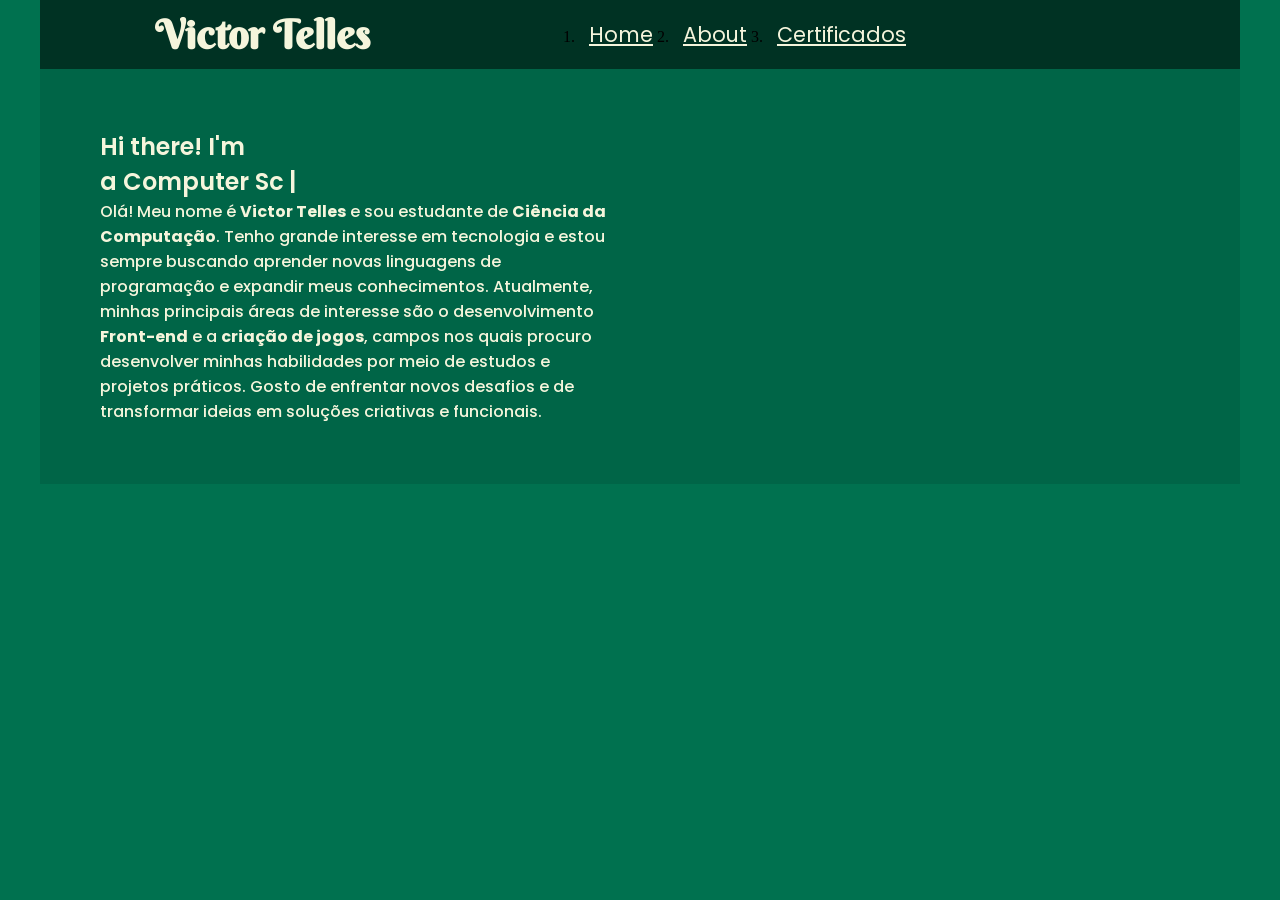
==== index.html @ 8903e53f "Add files via upload" ====
<!DOCTYPE html>
<html lang="pt-br">

<head>
    <meta charset="UTF-8">
    <meta name="viewport" content="width=device-width, initial-scale=1.0">
    <title>Portfolio</title>
    <link rel = "stylesheet" href="style.css">
    

<body>
    <header>
        <h1>Victor <span>Telles</span></h1>
        <nav>
            <ul class="navegacao-primaria" >
               <li><a href="index.html">Home </a></li>
                <li><a href="about.html">About </a></li>
                <li><a href="certificados.html">Certificados </a></li>
                
                
            </ul>
        </nav>
        <i class="fa-solid fa-bars"></i>
    </header>
    <section arial-label="seção curriculo download Victor" class="section-div">
    
        <div>
            <h2>Hi there! I'm</h2>
            <h2 class="digitando"> a Computer Science Student! </h2>
            <p>Olá! Meu nome é <b>Victor Telles</b> e sou estudante de <b>Ciência da Computação</b>. Tenho grande interesse em tecnologia e estou sempre buscando aprender novas linguagens de programação e expandir meus conhecimentos. Atualmente, minhas principais áreas de interesse são o desenvolvimento <b>Front-end</b> e a <b>criação de jogos</b>, campos nos quais procuro desenvolver minhas habilidades por meio de estudos e projetos práticos. Gosto de enfrentar novos desafios e de transformar ideias em soluções criativas e funcionais.</p>
            
        </div>
        <img src="https://i.ibb.co/RGSXZzGj/Whats-App-Image-2026-06-08-at-11-33-11.jpg" alt="">
      </section>

 

    <script src="script.js"></script>
</body>

</html>
---- style.css ----
@import url('https://fonts.googleapis.com/css2?family=Poppins:ital,wght@0,200;0,300;1,400&display=swap');
@import url('https://fonts.cdnfonts.com/css/lucida-handwriting-std');
@import url('https://fonts.googleapis.com/css2?family=Berkshire+Swash&display=swap');
* {
    padding: 0;
    margin: 0;
    box-sizing: border-box;
    list-style: nome;
    text-decoration: nome;


}

body {
    background-color: rgb(0, 113, 79);
    max-width: 1200px;
    margin: 0 auto;
}

header {
    background-color: rgb(0, 50, 35);
    padding: 10px;
    display: flex;
    align-items: center;
    justify-content: space-around;
}
header h1{
    font-family:'Berkshire Swash', cursive ;
    color: beige;
    font-size: 2.5rem;
}

header span{
    font-family:'Berkshire Swash',cursive ;
    color: beige;

}
header .navegacao-primaria {
    display: flex;
    gap: 10px;
    align-items: center;
}

header .navegacao-primaria li a{
    font-family:'Poppins' ;
    padding: 10px; 
    color: beige;
    font-size: 1.3rem;
}

.section-div {
    animation: inicializar .7s forwards;
    background-color: rgb(0, 101, 71);
    display: grid;
    grid-template-columns: 1fr 1fr;
    justify-content: space-around;
    gap: 60px;
    padding: 60px;
}

section.div div{
    margin-top: 120px;
    align-self: start;
    display: grid;
    gap: 30px;
}

.section-div div h2{
   font-family: 'Poppins';
   font-weight: 600;
   color: beige ;
}
.section-div div p{
    font-family: 'Poppins';
    font-weight: 500;
    color: beige;
}
.section-div div a{
    justify-self: start;
    color: beige;
    padding: 15px 40px;
    border-radius: 5px;
    border: 2px solid white;
}

.section-div img{
    max-width: 100%;
}

.digitando::after {
    content: '|';
    margin-left: 5px;
    opacity: 1;
    animation: pisca .9s infinite;
}

@keyframes pisca {
    from {
        opacity: 1;
        
    }
    to{
        opacity: 0;
        
    }
}

@keyframes inicializar {
    from {
        opacity: 0;
        transform:translate3d(0, -60px, 0);
    }
    to{
        opacity: 1;
        transform:  translate3d(0, 0, 0);
    }
}


/* Sessao about*/

main {
    background-color: #004a29;
    color: #f7f7f7;
}
main .sobre{
    margin-top: 60px;
    display: grid;
    grid-template-columns:1fr 1fr 1fr ;
    gap: 30px;
    justify-content: center;
    padding: 40px;
}
.sobre_titulo{
    margin-top: 30px 0;
    grid-column: 1/-1;
    text-align: center;
    color: white;
}

.sobre_titulo h1{
    font-size: 2.5rem;
    color: beige;
    margin-bottom: 15px;
    font-family: 'Berkshire Swash', cursive;
}
.sobre_titulo p{
    color: beige;
    font-size: 1.4rem;
    margin-bottom: 1rem;
    position: relative;
}
.sobre_titulo div{
    display: flex;
    gap: 10px;
    justify-content: center;
}
.sobre_titulo span{
    display: block;
    height: 20px;
    width: 20px;
    border-radius: 50%;
    background-color: beige;
}
.sobre img{
    animation: ladoSecao .5s ease-in-out forwards;
    cursor: pointer;
    grid-row: 2;
    max-width: 100%;
    border-radius: 4px;
    filter: blur(0);
   
}
.sobre img :hover{
    transition: .5s ease-in0;
    filter:blur(1px);
}
.sobre_conteudo{
    animation: sobeSecao .6s ease-in-out forwards;
    display: grid;
    grid-column: 2/-1;
    color: rgb(218, 218, 184);
    grid-template-columns: 1fr 1fr;
}
.sobre_texto{
    animation: ladoSecao .5s ease-in-out forwards;
    display: grid;
    grid-column: 1/-1;
    grid-template-columns: 1fr 1fr;
}

.sobre_texto h1{
    animation: ladoSecao .5s ease-in-out forwards;
    font-family: 'poppins';
    font-size: 2.3rem;
    color: rgb(255, 255, 255);
    grid-column: 1/-1;
}

.sobre_texto h1::after{
    background-color: beige;
    height: 6px;
    width: 60px;
    margin: 20px 0p;
    content: '';
    display: block;
    border-radius: 5px;
}

.sobre_texto p{
    font-family: 'poppins';
    font-size: 1.3rem;
    grid-row: 2;
    grid-column: 1/-1;
}
.sobre_info {
    margin-top: 30px;
    display: grid;
    grid-template-columns: 1fr 1fr;
    grid-column: 1/-1;
    gap: 15px;
    align-items: center;
}
.sobre_info i {
    color: #dc3545;
    display: inline-block;
    padding-right: 15px;
    font-size: 1.5rem;
}

.sobre_info p {
    font-size: .9rem;
}

@keyframes sobeSecao {
    from {
        transition: .5s;
        transform: translate3d(60px, 0, 0);
    }

    to {
        transform: translate3d(0, 0, 0);
    }
}

@keyframes ladoSecao {
    from {
        transition: .5s;
        transform: translate3d(-60px, 0, 0);
    }

    to {
        transform: translate3d(0, 0, 0);
    }
}


/*Responsivo*/

@media(max-width: 992px){
    .sobre img{
        grid-column: 1/-1;
        justify-self: center;
    }


    .sobre_conteudo{
        grid-column: 1/-1;
    }
}

/*certificados*/

main {
    background-color: #004a29;
    color: #f7f7f7;
}
main .cert{
    margin-top: 60px;
    display: grid;
    grid-template-columns:1fr 1fr 1fr ;
    gap: 30px;
    justify-content: center;
    padding: 40px;
}
.cert_titulo{
    margin-top: 30px 0;
    grid-column: 1/-1;
    text-align: center;
    color: white;
}

.cert_titulo h1{
    font-size: 2.5rem;
    color: beige;
    margin-bottom: 15px;
    font-family: 'Berkshire Swash', cursive;
}
.cert_titulo p{
    color: beige;
    font-size: 1.4rem;
    margin-bottom: 1rem;
    position: relative;
}
.cert_titulo div{
    display: flex;
    gap: 10px;
    justify-content: center;
}
.cert_titulo span{
    display: block;
    height: 20px;
    width: 20px;
    border-radius: 50%;
    background-color: beige;
}

.container {
    display: grid;
    grid-template-columns: 1fr 1fr 1fr;
    gap: 30px;
    grid-column: 1 / -1;
    margin-top: 20px;
}

.container div {
    display: flex;
    flex-direction: column;
    align-items: center;
    gap: 10px;
}

.container img {
    width: 100%;
    height: auto;
    border-radius: 8px;
    cursor: pointer;
}
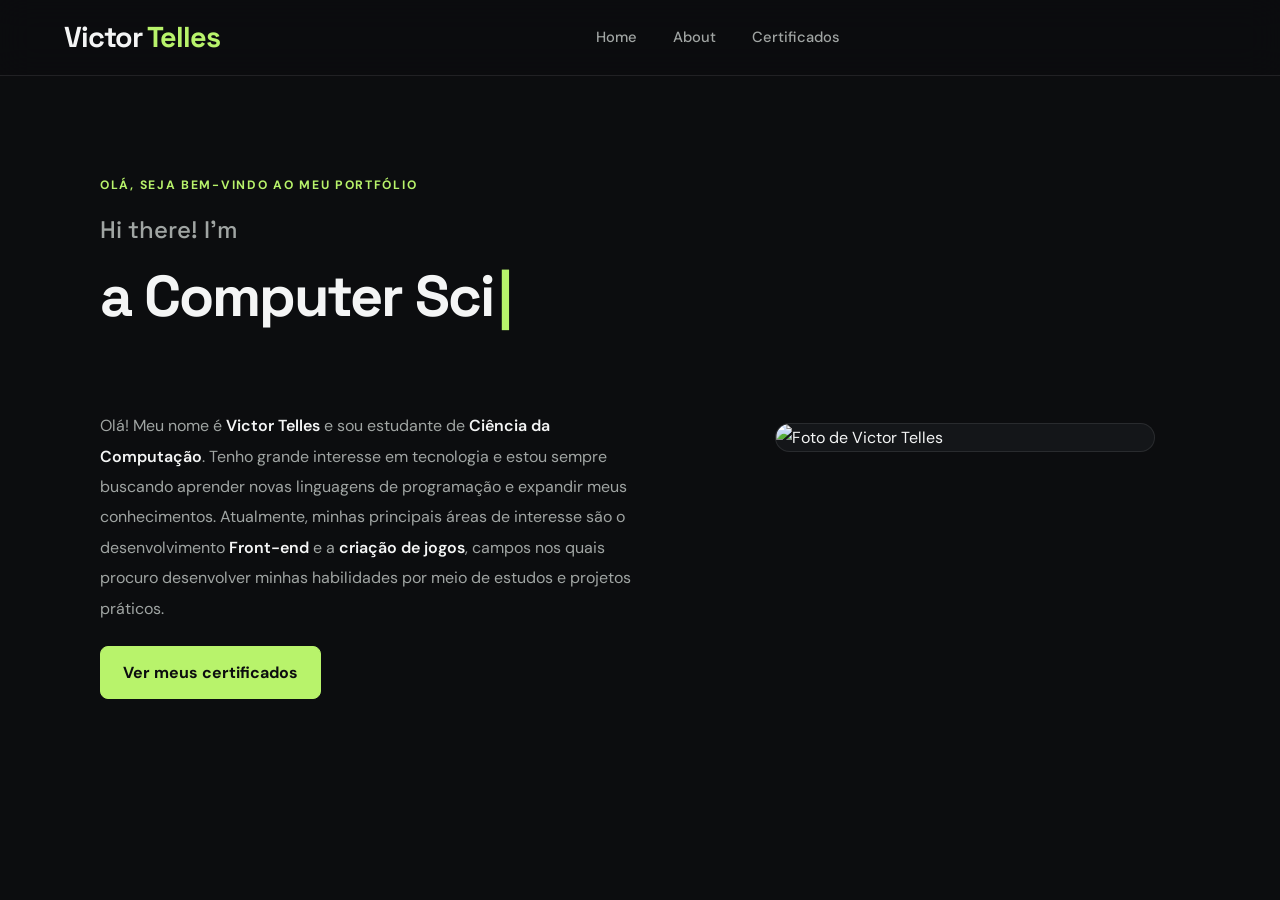
==== commit 20d78890: "refactor: improve portfolio structure and visual foundation" ====
--- a/index.html
+++ b/index.html
@@ -4,7 +4,7 @@
 <head>
     <meta charset="UTF-8">
     <meta name="viewport" content="width=device-width, initial-scale=1.0">
-    <title>Portfolio</title>
+    <title>Victor Telles | Portfólio</title>    
     <link rel = "stylesheet" href="style.css">
     
 
@@ -22,15 +22,31 @@
         </nav>
         <i class="fa-solid fa-bars"></i>
     </header>
-    <section arial-label="seção curriculo download Victor" class="section-div">
-    
-        <div>
-            <h2>Hi there! I'm</h2>
-            <h2 class="digitando"> a Computer Science Student! </h2>
-            <p>Olá! Meu nome é <b>Victor Telles</b> e sou estudante de <b>Ciência da Computação</b>. Tenho grande interesse em tecnologia e estou sempre buscando aprender novas linguagens de programação e expandir meus conhecimentos. Atualmente, minhas principais áreas de interesse são o desenvolvimento <b>Front-end</b> e a <b>criação de jogos</b>, campos nos quais procuro desenvolver minhas habilidades por meio de estudos e projetos práticos. Gosto de enfrentar novos desafios e de transformar ideias em soluções criativas e funcionais.</p>
-            
-        </div>
-        <img src="https://i.ibb.co/RGSXZzGj/Whats-App-Image-2026-06-08-at-11-33-11.jpg" alt="">
+    <section aria-label="Apresentação" class="section-div">    
+        
+<div class="hero-conteudo">
+    <p class="hero-etiqueta">OLÁ, SEJA BEM-VINDO AO MEU PORTFÓLIO</p>
+
+    <h2>Hi there! I'm</h2>
+    <h2 class="digitando">a Computer Science Student!</h2>
+
+    <p class="hero-descricao">
+        Olá! Meu nome é <strong>Victor Telles</strong> e sou estudante de
+        <strong>Ciência da Computação</strong>. Tenho grande interesse em
+        tecnologia e estou sempre buscando aprender novas linguagens de
+        programação e expandir meus conhecimentos. Atualmente, minhas
+        principais áreas de interesse são o desenvolvimento
+        <strong>Front-end</strong> e a <strong>criação de jogos</strong>,
+        campos nos quais procuro desenvolver minhas habilidades por meio
+        de estudos e projetos práticos.
+    </p>
+
+    <a class="hero-botao" href="certificados.html">
+        Ver meus certificados
+    </a>
+</div>
+
+        <img src="https://i.ibb.co/RGSXZzGj/Whats-App-Image-2026-06-08-at-11-33-11.jpg" alt="Foto de Victor Telles">
       </section>
 
  
--- a/style.css
+++ b/style.css
@@ -1,333 +1,364 @@
-@import url('https://fonts.googleapis.com/css2?family=Poppins:ital,wght@0,200;0,300;1,400&display=swap');
-@import url('https://fonts.cdnfonts.com/css/lucida-handwriting-std');
-@import url('https://fonts.googleapis.com/css2?family=Berkshire+Swash&display=swap');
+
+@import url('https://fonts.googleapis.com/css2?family=DM+Sans:wght@400;500;600;700&family=Space+Grotesk:wght@400;500;600;700&display=swap');
+
+/* ==========================
+   1. Base e identidade visual
+========================== */
+
+:root {
+    --bg: #0c0d0f;
+    --surface: #141619;
+    --surface-hover: #1b1e22;
+    --text: #f4f5f5;
+    --muted: #a0a5a3;
+    --accent: #b8f36b;
+    --border: rgba(255, 255, 255, 0.09);
+    --radius: 16px;
+    --content-width: 1160px;
+}
+
 * {
+    margin: 0;
     padding: 0;
-    margin: 0;
     box-sizing: border-box;
-    list-style: nome;
-    text-decoration: nome;
-
-
+    list-style: none;
+    text-decoration: none;
+}
+
+html {
+    scroll-behavior: smooth;
+    scroll-padding-top: 90px;
 }
 
 body {
-    background-color: rgb(0, 113, 79);
-    max-width: 1200px;
-    margin: 0 auto;
-}
+    width: 100%;
+    min-height: 100vh;
+    background: var(--bg);
+    color: var(--text);
+    font-family: 'DM Sans', sans-serif;
+    line-height: 1.7;
+    overflow-x: hidden;
+}
+
+img {
+    display: block;
+    max-width: 100%;
+}
+
+a {
+    color: inherit;
+    transition: color 0.25s ease, background 0.25s ease;
+}
+
+h1,
+h2,
+h3 {
+    font-family: 'Space Grotesk', sans-serif;
+    line-height: 1.2;
+    letter-spacing: -0.035em;
+}
+
+p {
+    color: var(--muted);
+}
+
+::selection {
+    background: var(--accent);
+    color: var(--bg);
+}
+
+:focus-visible {
+    outline: 2px solid var(--accent);
+    outline-offset: 4px;
+}
+
+/* ==========================
+   2. Cabeçalho e navegação
+========================== */
 
 header {
-    background-color: rgb(0, 50, 35);
-    padding: 10px;
+    position: sticky;
+    top: 0;
+    z-index: 100;
+    width: 100%;
+    min-height: 76px;
+    padding: 16px max(5%, calc((100% - var(--content-width)) / 2));
     display: flex;
     align-items: center;
-    justify-content: space-around;
-}
-header h1{
-    font-family:'Berkshire Swash', cursive ;
-    color: beige;
-    font-size: 2.5rem;
-}
-
-header span{
-    font-family:'Berkshire Swash',cursive ;
-    color: beige;
-
-}
+    justify-content: space-between;
+    gap: 28px;
+    background: rgba(12, 13, 15, 0.92);
+    border-bottom: 1px solid var(--border);
+    backdrop-filter: blur(16px);
+}
+
+header h1 {
+    color: var(--text);
+    font-size: 1.8rem;
+    font-weight: 700;
+    white-space: nowrap;
+}
+
+header span {
+    color: var(--accent);
+}
+
 header .navegacao-primaria {
     display: flex;
-    gap: 10px;
     align-items: center;
-}
-
-header .navegacao-primaria li a{
-    font-family:'Poppins' ;
-    padding: 10px; 
-    color: beige;
-    font-size: 1.3rem;
-}
+    justify-content: center;
+    gap: 8px;
+}
+
+header .navegacao-primaria li a {
+    display: inline-block;
+    padding: 9px 14px;
+    color: var(--muted);
+    font-size: 0.92rem;
+    font-weight: 500;
+    border-radius: 8px;
+}
+
+header .navegacao-primaria li a:hover {
+    color: var(--accent);
+    background: rgba(184, 243, 107, 0.07);
+}
+
+/* ==========================
+   3. Apresentação inicial
+========================== */
 
 .section-div {
-    animation: inicializar .7s forwards;
-    background-color: rgb(0, 101, 71);
+    width: min(100%, var(--content-width));
+    min-height: 520px;
+    margin: 0 auto;
+    padding: 100px 40px;
     display: grid;
-    grid-template-columns: 1fr 1fr;
-    justify-content: space-around;
-    gap: 60px;
-    padding: 60px;
-}
-
-section.div div{
-    margin-top: 120px;
-    align-self: start;
+    grid-template-columns: 1.15fr 0.85fr;
+    align-items: center;
+    gap: 70px;
+    animation: inicializar 0.7s ease both;
+}
+
+.section-div > div {
     display: grid;
-    gap: 30px;
-}
-
-.section-div div h2{
-   font-family: 'Poppins';
-   font-weight: 600;
-   color: beige ;
-}
-.section-div div p{
-    font-family: 'Poppins';
-    font-weight: 500;
-    color: beige;
-}
-.section-div div a{
-    justify-self: start;
-    color: beige;
-    padding: 15px 40px;
-    border-radius: 5px;
-    border: 2px solid white;
-}
-
-.section-div img{
-    max-width: 100%;
+    align-content: center;
+    justify-items: start;
+    gap: 24px;
+}
+
+.section-div div h2 {
+    max-width: 650px;
+    color: var(--text);
+    font-size: clamp(2.4rem, 5vw, 4.4rem);
+    font-weight: 700;
+    line-height: 1.08;
+}
+
+.section-div div p {
+    max-width: 520px;
+    color: var(--muted);
+    font-size: 1.05rem;
+    line-height: 1.9;
+}
+
+.section-div div a {
+    display: inline-flex;
+    align-items: center;
+    justify-content: center;
+    padding: 13px 24px;
+    color: var(--bg);
+    background: var(--accent);
+    border: 1px solid var(--accent);
+    border-radius: 8px;
+    font-weight: 700;
+}
+
+.section-div div a:hover {
+    background: transparent;
+    color: var(--accent);
+}
+
+.section-div img {
+    width: 100%;
+    max-width: 380px;
+    max-height: 420px;
+    justify-self: center;
+    object-fit: cover;
+    object-position: center;
+    border-radius: var(--radius);
+    border: 1px solid var(--border);
+    background: var(--surface);
 }
 
 .digitando::after {
     content: '|';
     margin-left: 5px;
-    opacity: 1;
-    animation: pisca .9s infinite;
-}
-
-@keyframes pisca {
-    from {
-        opacity: 1;
-        
-    }
-    to{
-        opacity: 0;
-        
-    }
-}
-
-@keyframes inicializar {
-    from {
-        opacity: 0;
-        transform:translate3d(0, -60px, 0);
-    }
-    to{
-        opacity: 1;
-        transform:  translate3d(0, 0, 0);
-    }
-}
-
-
-/* Sessao about*/
+    color: var(--accent);
+    animation: pisca 0.9s infinite;
+}
+
+/* ==========================
+   4. Seções gerais
+========================== */
 
 main {
-    background-color: #004a29;
-    color: #f7f7f7;
-}
-main .sobre{
-    margin-top: 60px;
+    width: 100%;
+    background: var(--bg);
+    color: var(--text);
+}
+
+main .sobre,
+main .cert {
+    width: min(100%, var(--content-width));
+    margin: 0 auto;
+    padding: 90px 40px;
     display: grid;
-    grid-template-columns:1fr 1fr 1fr ;
-    gap: 30px;
+    grid-template-columns: repeat(3, minmax(0, 1fr));
+    align-items: start;
+    gap: 32px;
+}
+
+.sobre_titulo,
+.cert_titulo {
+    grid-column: 1 / -1;
+    margin-bottom: 12px;
+    text-align: center;
+}
+
+.sobre_titulo h1,
+.cert_titulo h1 {
+    margin-bottom: 14px;
+    color: var(--text);
+    font-size: clamp(2rem, 4vw, 3rem);
+    font-weight: 700;
+}
+
+.sobre_titulo p,
+.cert_titulo p {
+    margin-bottom: 20px;
+    color: var(--muted);
+    font-size: 1rem;
+}
+
+.sobre_titulo div,
+.cert_titulo div {
+    display: flex;
     justify-content: center;
-    padding: 40px;
-}
-.sobre_titulo{
-    margin-top: 30px 0;
-    grid-column: 1/-1;
-    text-align: center;
-    color: white;
-}
-
-.sobre_titulo h1{
-    font-size: 2.5rem;
-    color: beige;
-    margin-bottom: 15px;
-    font-family: 'Berkshire Swash', cursive;
-}
-.sobre_titulo p{
-    color: beige;
-    font-size: 1.4rem;
-    margin-bottom: 1rem;
-    position: relative;
-}
-.sobre_titulo div{
-    display: flex;
-    gap: 10px;
-    justify-content: center;
-}
-.sobre_titulo span{
+    gap: 8px;
+}
+
+.sobre_titulo span,
+.cert_titulo span {
     display: block;
-    height: 20px;
-    width: 20px;
-    border-radius: 50%;
-    background-color: beige;
-}
-.sobre img{
-    animation: ladoSecao .5s ease-in-out forwards;
-    cursor: pointer;
+    width: 28px;
+    height: 4px;
+    border-radius: 4px;
+    background: var(--accent);
+}
+
+/* ==========================
+   5. Sobre mim
+========================== */
+
+.sobre img {
+    grid-column: 1;
     grid-row: 2;
-    max-width: 100%;
-    border-radius: 4px;
-    filter: blur(0);
-   
-}
-.sobre img :hover{
-    transition: .5s ease-in0;
-    filter:blur(1px);
-}
-.sobre_conteudo{
-    animation: sobeSecao .6s ease-in-out forwards;
+    width: 100%;
+    max-height: 440px;
+    object-fit: cover;
+    border: 1px solid var(--border);
+    border-radius: var(--radius);
+    transition: transform 0.3s ease, border-color 0.3s ease;
+}
+
+.sobre img:hover {
+    transform: translateY(-4px);
+    border-color: rgba(184, 243, 107, 0.5);
+}
+
+.sobre_texto {
+    grid-column: 2 / -1;
     display: grid;
-    grid-column: 2/-1;
-    color: rgb(218, 218, 184);
-    grid-template-columns: 1fr 1fr;
-}
-.sobre_texto{
-    animation: ladoSecao .5s ease-in-out forwards;
-    display: grid;
-    grid-column: 1/-1;
-    grid-template-columns: 1fr 1fr;
-}
-
-.sobre_texto h1{
-    animation: ladoSecao .5s ease-in-out forwards;
-    font-family: 'poppins';
-    font-size: 2.3rem;
-    color: rgb(255, 255, 255);
-    grid-column: 1/-1;
-}
-
-.sobre_texto h1::after{
-    background-color: beige;
-    height: 6px;
-    width: 60px;
-    margin: 20px 0p;
+    grid-template-columns: 1fr;
+    align-content: start;
+    gap: 18px;
+    min-width: 0;
+    color: var(--text);
+}
+
+.sobre_texto h2 {
+    grid-column: 1 / -1;
+    color: var(--text);
+    font-size: clamp(1.7rem, 3vw, 2.4rem);
+}
+
+.sobre_texto h2::after {
     content: '';
     display: block;
-    border-radius: 5px;
-}
-
-.sobre_texto p{
-    font-family: 'poppins';
-    font-size: 1.3rem;
-    grid-row: 2;
-    grid-column: 1/-1;
-}
+    width: 54px;
+    height: 4px;
+    margin-top: 16px;
+    border-radius: 4px;
+    background: var(--accent);
+}
+
+.sobre_texto p {
+    grid-column: 1 / -1;
+    color: var(--muted);
+    font-size: 1rem;
+    line-height: 1.9;
+}
+
 .sobre_info {
-    margin-top: 30px;
     display: grid;
-    grid-template-columns: 1fr 1fr;
-    grid-column: 1/-1;
-    gap: 15px;
-    align-items: center;
-}
+    grid-template-columns: repeat(2, minmax(0, 1fr));
+    align-items: start;
+    gap: 18px;
+    margin-top: 8px;
+}
+
+.sobre_info p {
+    overflow-wrap: anywhere;
+    color: var(--muted);
+    font-size: 0.9rem;
+}
+
 .sobre_info i {
-    color: #dc3545;
-    display: inline-block;
-    padding-right: 15px;
-    font-size: 1.5rem;
-}
-
-.sobre_info p {
-    font-size: .9rem;
-}
-
-@keyframes sobeSecao {
-    from {
-        transition: .5s;
-        transform: translate3d(60px, 0, 0);
-    }
-
-    to {
-        transform: translate3d(0, 0, 0);
-    }
-}
-
-@keyframes ladoSecao {
-    from {
-        transition: .5s;
-        transform: translate3d(-60px, 0, 0);
-    }
-
-    to {
-        transform: translate3d(0, 0, 0);
-    }
-}
-
-
-/*Responsivo*/
-
-@media(max-width: 992px){
-    .sobre img{
-        grid-column: 1/-1;
-        justify-self: center;
-    }
-
-
-    .sobre_conteudo{
-        grid-column: 1/-1;
-    }
-}
-
-/*certificados*/
-
-main {
-    background-color: #004a29;
-    color: #f7f7f7;
-}
-main .cert{
-    margin-top: 60px;
+    margin-right: 8px;
+    color: var(--accent);
+    font-size: 1.05rem;
+}
+
+/* ==========================
+   6. Certificados
+========================== */
+
+.container {
+    grid-column: 1 / -1;
     display: grid;
-    grid-template-columns:1fr 1fr 1fr ;
-    gap: 30px;
-    justify-content: center;
-    padding: 40px;
-}
-.cert_titulo{
-    margin-top: 30px 0;
-    grid-column: 1/-1;
-    text-align: center;
-    color: white;
-}
-
-.cert_titulo h1{
-    font-size: 2.5rem;
-    color: beige;
-    margin-bottom: 15px;
-    font-family: 'Berkshire Swash', cursive;
-}
-.cert_titulo p{
-    color: beige;
-    font-size: 1.4rem;
-    margin-bottom: 1rem;
-    position: relative;
-}
-.cert_titulo div{
-    display: flex;
-    gap: 10px;
-    justify-content: center;
-}
-.cert_titulo span{
-    display: block;
-    height: 20px;
-    width: 20px;
-    border-radius: 50%;
-    background-color: beige;
-}
-
-.container {
-    display: grid;
-    grid-template-columns: 1fr 1fr 1fr;
-    gap: 30px;
-    grid-column: 1 / -1;
-    margin-top: 20px;
+    grid-template-columns: repeat(3, minmax(0, 1fr));
+    gap: 24px;
+    margin-top: 12px;
 }
 
 .container div {
+    min-width: 0;
+    padding: 12px;
     display: flex;
     flex-direction: column;
     align-items: center;
-    gap: 10px;
+    gap: 14px;
+    background: var(--surface);
+    border: 1px solid var(--border);
+    border-radius: var(--radius);
+    transition: transform 0.25s ease, border-color 0.25s ease;
+}
+
+.container div:hover {
+    transform: translateY(-5px);
+    background: var(--surface-hover);
+    border-color: rgba(184, 243, 107, 0.4);
 }
 
 .container img {
@@ -335,4 +366,257 @@
     height: auto;
     border-radius: 8px;
     cursor: pointer;
-}+}
+
+/* ==========================
+   7. Animações
+========================== */
+
+@keyframes pisca {
+    0%, 100% { opacity: 1; }
+    50% { opacity: 0; }
+}
+
+@keyframes inicializar {
+    from {
+        opacity: 0;
+        transform: translateY(20px);
+    }
+    to {
+        opacity: 1;
+        transform: translateY(0);
+    }
+}
+
+/* ==========================
+   8. Responsividade
+========================== */
+
+@media (max-width: 900px) {
+    header {
+        gap: 14px;
+        padding: 16px 5%;
+    }
+
+    header .navegacao-primaria {
+        gap: 2px;
+        flex-wrap: wrap;
+    }
+
+    header .navegacao-primaria li a {
+        padding: 8px;
+        font-size: 0.85rem;
+    }
+
+    .section-div {
+        padding: 75px 5%;
+        grid-template-columns: 1fr 0.8fr;
+        gap: 32px;
+    }
+
+    main .sobre,
+    main .cert {
+        padding: 70px 5%;
+    }
+
+    main .sobre {
+        grid-template-columns: 1fr 1.3fr;
+    }
+
+    .sobre img {
+        grid-column: 1;
+    }
+
+    .sobre_conteudo {
+        grid-column: 2;
+    }
+
+    .container {
+        grid-template-columns: repeat(2, minmax(0, 1fr));
+    }
+}
+
+@media (max-width: 600px) {
+    header {
+        position: relative;
+        flex-direction: column;
+        gap: 12px;
+        padding: 18px 16px;
+    }
+
+    header h1 {
+        font-size: 1.6rem;
+    }
+
+    header .navegacao-primaria {
+        width: 100%;
+        justify-content: center;
+        flex-wrap: wrap;
+    }
+
+    header .navegacao-primaria li a {
+        padding: 7px 9px;
+        font-size: 0.82rem;
+    }
+
+    .section-div {
+        min-height: auto;
+        padding: 64px 22px;
+        grid-template-columns: 1fr;
+        gap: 36px;
+        text-align: left;
+    }
+
+    .section-div div h2 {
+        font-size: clamp(2.3rem, 10vw, 3.4rem);
+    }
+
+    .section-div div p {
+        font-size: 0.98rem;
+    }
+
+    .section-div img {
+        width: 100%;
+        max-width: 300px;
+        max-height: 340px;
+    }
+
+    main .sobre,
+    main .cert {
+        padding: 64px 22px;
+        grid-template-columns: 1fr;
+        gap: 24px;
+    }
+
+    .sobre_titulo,
+    .cert_titulo {
+        margin-bottom: 8px;
+    }
+
+    .sobre img {
+        grid-column: 1;
+        grid-row: auto;
+        width: 100%;
+        max-width: 340px;
+        justify-self: center;
+    }
+
+    .sobre_conteudo {
+        grid-column: 1;
+    }
+
+    .sobre_info {
+        grid-template-columns: 1fr;
+        gap: 12px;
+    }
+
+    .container {
+        grid-column: 1;
+        grid-template-columns: 1fr;
+        gap: 18px;
+    }
+
+    .container div {
+        padding: 12px;
+    }
+}
+
+/* Respeita quem prefere menos movimento */
+@media (prefers-reduced-motion: reduce) {
+    *,
+    *::before,
+    *::after {
+        scroll-behavior: auto !important;
+        animation-duration: 0.01ms !important;
+        animation-iteration-count: 1 !important;
+        transition-duration: 0.01ms !important;
+    }
+}
+
+/* ==========================
+   Apresentação inicial — refinamento visual
+========================== */
+
+.section-div .hero-conteudo {
+    display: flex;
+    flex-direction: column;
+    align-items: flex-start;
+    gap: 22px;
+    min-width: 0;
+}
+
+.section-div .hero-etiqueta {
+    color: var(--accent);
+    font-size: 0.76rem;
+    font-weight: 700;
+    letter-spacing: 0.14em;
+    line-height: 1.6;
+}
+
+.section-div .hero-conteudo h2 {
+    margin: 0;
+}
+
+.section-div .hero-conteudo h2:first-of-type {
+    color: var(--muted);
+    font-size: clamp(1.2rem, 2vw, 1.5rem);
+    font-weight: 500;
+    letter-spacing: 0;
+}
+
+.section-div .hero-conteudo h2.digitando {
+    min-height: 2.15em;
+    color: var(--text);
+    font-size: clamp(2.3rem, 4.5vw, 4rem);
+    overflow-wrap: anywhere;
+}
+
+.section-div .hero-descricao {
+    max-width: 540px;
+    color: var(--muted);
+    font-size: 1rem;
+    line-height: 1.9;
+}
+
+.section-div .hero-descricao strong {
+    color: var(--text);
+    font-weight: 600;
+}
+
+.section-div .hero-botao {
+    display: inline-flex;
+    align-items: center;
+    justify-content: center;
+    min-height: 48px;
+    padding: 12px 22px;
+    border: 1px solid var(--accent);
+    border-radius: 8px;
+    background: var(--accent);
+    color: var(--bg);
+    font-weight: 700;
+    transition:
+        background 0.25s ease,
+        color 0.25s ease,
+        transform 0.25s ease;
+}
+
+.section-div .hero-botao:hover {
+    background: transparent;
+    color: var(--accent);
+    transform: translateY(-2px);
+}
+
+@media (max-width: 600px) {
+    .section-div .hero-conteudo {
+        gap: 18px;
+    }
+
+    .section-div .hero-conteudo h2.digitando {
+        font-size: clamp(2rem, 9vw, 3rem);
+    }
+
+    .section-div .hero-etiqueta {
+        font-size: 0.68rem;
+    }
+}
+
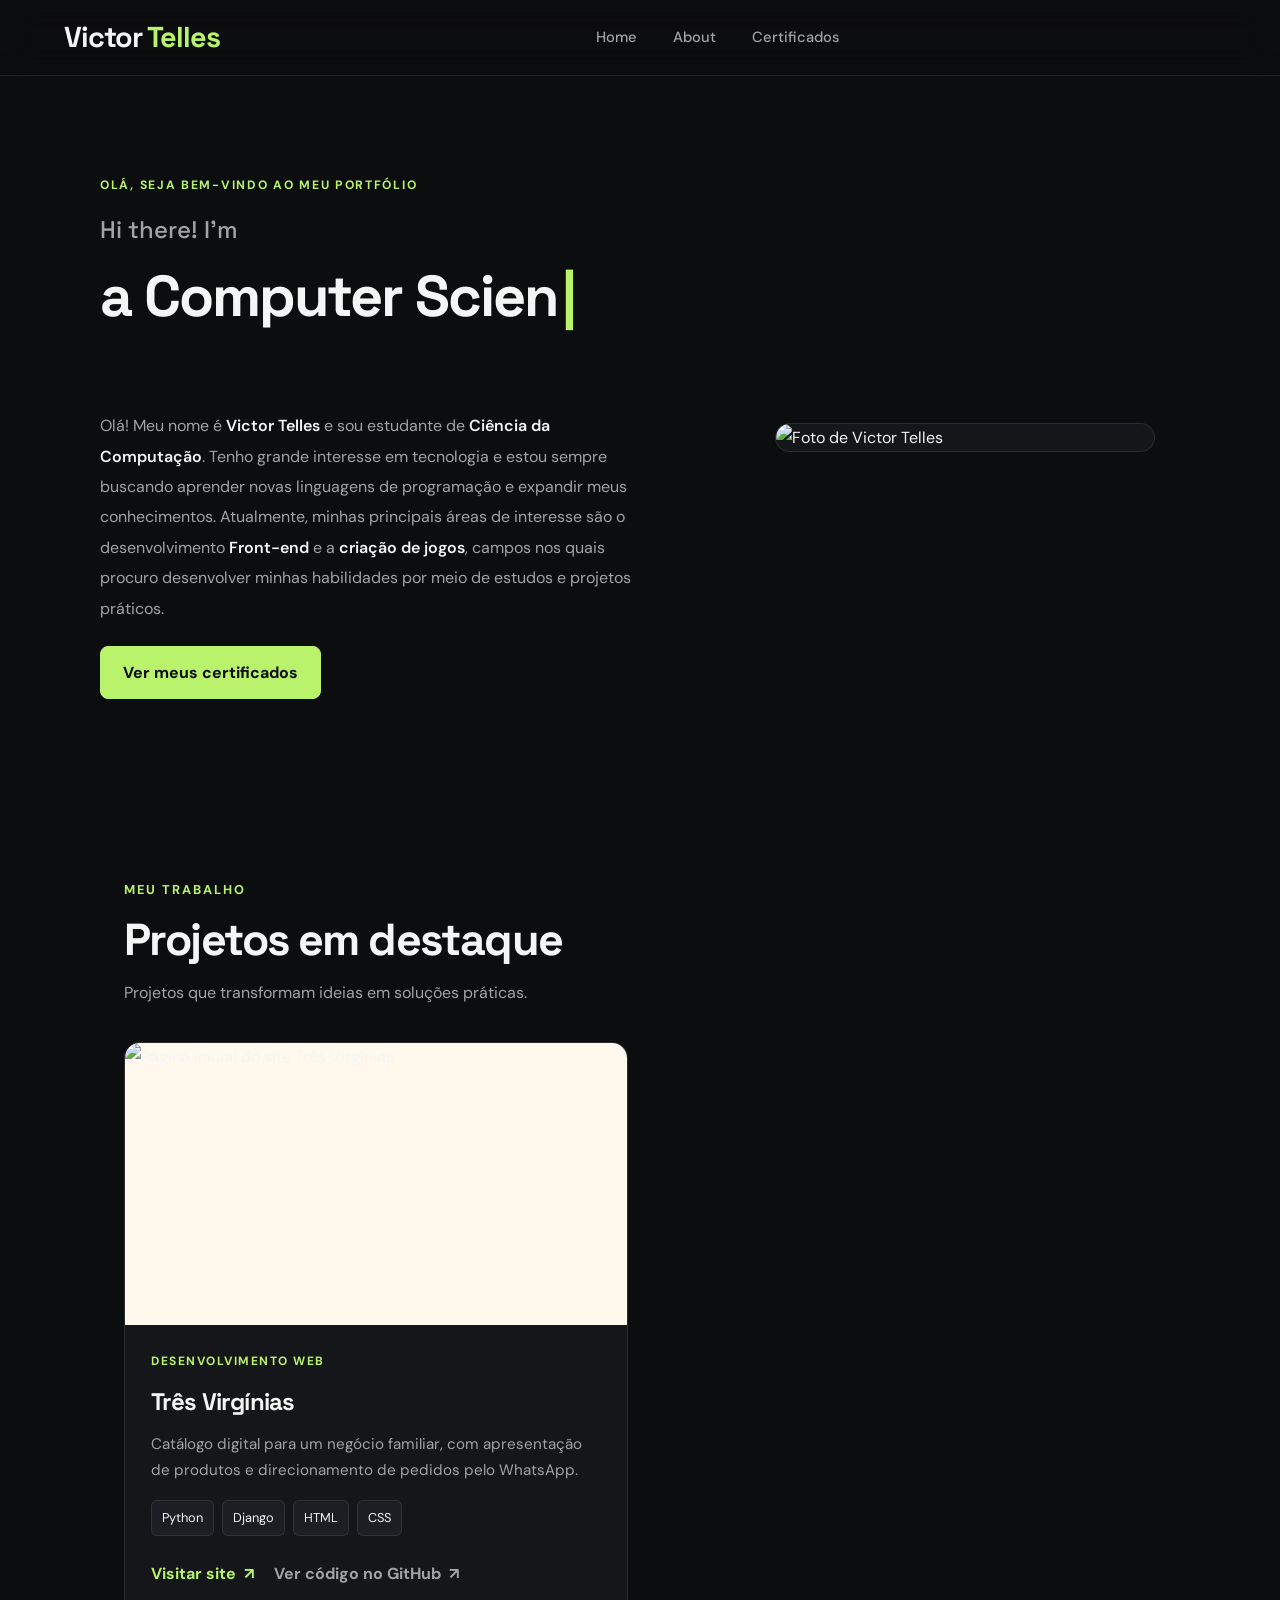
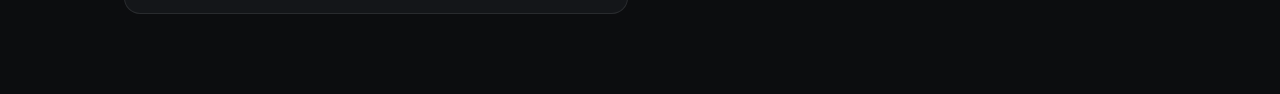
==== commit c5fd8915: "feat: add featured projects section" ====
--- a/index.html
+++ b/index.html
@@ -1,57 +1,128 @@
+
 <!DOCTYPE html>
 <html lang="pt-br">
 
 <head>
     <meta charset="UTF-8">
     <meta name="viewport" content="width=device-width, initial-scale=1.0">
-    <title>Victor Telles | Portfólio</title>    
-    <link rel = "stylesheet" href="style.css">
-    
+    <title>Victor Telles | Portfólio</title>
+    <link rel="stylesheet" href="style.css">
+</head>
 
 <body>
     <header>
         <h1>Victor <span>Telles</span></h1>
+
         <nav>
-            <ul class="navegacao-primaria" >
-               <li><a href="index.html">Home </a></li>
-                <li><a href="about.html">About </a></li>
-                <li><a href="certificados.html">Certificados </a></li>
-                
-                
+            <ul class="navegacao-primaria">
+                <li><a href="index.html">Home</a></li>
+                <li><a href="about.html">About</a></li>
+                <li><a href="certificados.html">Certificados</a></li>
             </ul>
         </nav>
+
         <i class="fa-solid fa-bars"></i>
     </header>
-    <section aria-label="Apresentação" class="section-div">    
-        
-<div class="hero-conteudo">
-    <p class="hero-etiqueta">OLÁ, SEJA BEM-VINDO AO MEU PORTFÓLIO</p>
 
-    <h2>Hi there! I'm</h2>
-    <h2 class="digitando">a Computer Science Student!</h2>
+    <!-- Apresentação inicial -->
+    <section aria-label="Apresentação" class="section-div">
 
-    <p class="hero-descricao">
-        Olá! Meu nome é <strong>Victor Telles</strong> e sou estudante de
-        <strong>Ciência da Computação</strong>. Tenho grande interesse em
-        tecnologia e estou sempre buscando aprender novas linguagens de
-        programação e expandir meus conhecimentos. Atualmente, minhas
-        principais áreas de interesse são o desenvolvimento
-        <strong>Front-end</strong> e a <strong>criação de jogos</strong>,
-        campos nos quais procuro desenvolver minhas habilidades por meio
-        de estudos e projetos práticos.
-    </p>
+        <div class="hero-conteudo">
+            <p class="hero-etiqueta">
+                OLÁ, SEJA BEM-VINDO AO MEU PORTFÓLIO
+            </p>
 
-    <a class="hero-botao" href="certificados.html">
-        Ver meus certificados
-    </a>
+            <h2>Hi there! I'm</h2>
+            <h2 class="digitando">a Computer Science Student!</h2>
+
+            <p class="hero-descricao">
+                Olá! Meu nome é <strong>Victor Telles</strong> e sou estudante de
+                <strong>Ciência da Computação</strong>. Tenho grande interesse em
+                tecnologia e estou sempre buscando aprender novas linguagens de
+                programação e expandir meus conhecimentos. Atualmente, minhas
+                principais áreas de interesse são o desenvolvimento
+                <strong>Front-end</strong> e a <strong>criação de jogos</strong>,
+                campos nos quais procuro desenvolver minhas habilidades por meio
+                de estudos e projetos práticos.
+            </p>
+
+            <a class="hero-botao" href="certificados.html">
+                Ver meus certificados
+            </a>
+        </div>
+
+        <img
+            src="https://i.ibb.co/RGSXZzGj/Whats-App-Image-2026-06-08-at-11-33-11.jpg"
+            alt="Foto de Victor Telles"
+        >
+    </section>
+
+    <!-- Projetos em destaque -->
+    <section class="projetos" id="projetos">
+        <div class="projetos-titulo">
+            <p>MEU TRABALHO</p>
+
+            <h2>Projetos em destaque</h2>
+
+            <span>
+                Projetos que transformam ideias em soluções práticas.
+            </span>
+        </div>
+
+
+
+<div class="projetos-grid">
+    <article class="projeto-card">
+        <div class="projeto-imagem">
+            <img
+                src="https://i.ibb.co/JWc4fpBR/image.png"
+                alt="Página inicial do site Três Virgínias"
+            >
+        </div>
+
+        <div class="projeto-info">
+            <p class="projeto-categoria">DESENVOLVIMENTO WEB</p>
+
+            <h3>Três Virgínias</h3>
+
+            <p class="projeto-descricao">
+                Catálogo digital para um negócio familiar, com apresentação
+                de produtos e direcionamento de pedidos pelo WhatsApp.
+            </p>
+
+            <ul class="projeto-tecnologias">
+                <li>Python</li>
+                <li>Django</li>
+                <li>HTML</li>
+                <li>CSS</li>
+            </ul>
+
+            <div class="projeto-links">
+                <a
+                    class="projeto-link"
+                    href="https://tres-virginias.onrender.com/"
+                    target="_blank"
+                    rel="noopener noreferrer"
+                >
+                    Visitar site <span aria-hidden="true">↗</span>
+                </a>
+
+                <a
+                    class="projeto-link projeto-link-secundario"
+                    href="https://github.com/VictorTelless/tres-virginias"
+                    target="_blank"
+                    rel="noopener noreferrer"
+                >
+                    Ver código no GitHub <span aria-hidden="true">↗</span>
+                </a>
+            </div>
+        </div>
+    </article>
 </div>
 
-        <img src="https://i.ibb.co/RGSXZzGj/Whats-App-Image-2026-06-08-at-11-33-11.jpg" alt="Foto de Victor Telles">
-      </section>
-
- 
+    </section>
 
     <script src="script.js"></script>
 </body>
 
-</html>+</html>
--- a/style.css
+++ b/style.css
@@ -620,3 +620,180 @@
     }
 }
 
+/* ==========================
+   PROJETOS EM DESTAQUE
+========================== */
+
+.projetos {
+    max-width: 1160px;
+    margin: 0 auto;
+    padding: 80px 5%;
+}
+
+.projetos-titulo {
+    display: flex;
+    flex-direction: column;
+    align-items: flex-start;
+    gap: 12px;
+    margin-bottom: 36px;
+}
+
+.projetos-titulo p {
+    color: var(--accent);
+    font-size: 0.8rem;
+    font-weight: 700;
+    letter-spacing: 2px;
+}
+
+.projetos-titulo h2 {
+    color: var(--text);
+    font-family: 'Space Grotesk', sans-serif;
+    font-size: clamp(2rem, 4vw, 2.8rem);
+    line-height: 1.2;
+}
+
+.projetos-titulo span {
+    color: var(--muted);
+    font-size: 1rem;
+    line-height: 1.7;
+    max-width: 600px;
+}
+
+/* ==========================
+   CARTÕES DE PROJETOS
+========================== */
+
+.projetos-grid {
+    display: grid;
+    grid-template-columns: repeat(2, minmax(0, 1fr));
+    gap: 24px;
+}
+
+.projeto-card {
+    min-width: 0;
+    overflow: hidden;
+    background: var(--surface);
+    border: 1px solid var(--border);
+    border-radius: var(--radius);
+    transition: transform 0.25s ease, border-color 0.25s ease;
+}
+
+.projeto-card:hover {
+    transform: translateY(-5px);
+    border-color: var(--accent);
+}
+
+
+
+.projeto-imagem {
+    aspect-ratio: 16 / 9;
+    overflow: hidden;
+    background: #fff8ed;
+}
+
+.projeto-imagem img {
+    width: 100%;
+    height: 100%;
+    display: block;
+    object-fit: contain;
+    object-position: center;
+}
+
+
+
+.projeto-info {
+    display: flex;
+    flex-direction: column;
+    align-items: flex-start;
+    gap: 16px;
+    padding: 26px;
+}
+
+.projeto-categoria {
+    color: var(--accent);
+    font-size: 0.75rem;
+    font-weight: 700;
+    letter-spacing: 1.5px;
+}
+
+.projeto-info h3 {
+    color: var(--text);
+    font-family: 'Space Grotesk', sans-serif;
+    font-size: 1.5rem;
+}
+
+.projeto-descricao {
+    color: var(--muted);
+    font-size: 0.95rem;
+    line-height: 1.7;
+}
+
+.projeto-tecnologias {
+    display: flex;
+    flex-wrap: wrap;
+    gap: 8px;
+}
+
+.projeto-tecnologias li {
+    padding: 6px 10px;
+    color: var(--text);
+    background: var(--surface-hover);
+    border: 1px solid var(--border);
+    border-radius: 6px;
+    font-size: 0.8rem;
+}
+
+.projeto-link {
+    display: inline-flex;
+    align-items: center;
+    gap: 8px;
+    margin-top: 4px;
+    color: var(--accent);
+    font-weight: 700;
+    transition: gap 0.2s ease;
+}
+
+.projeto-link:hover {
+    gap: 13px;
+}
+
+@media (max-width: 700px) {
+    .projetos-grid {
+        grid-template-columns: 1fr;
+    }
+
+    .projeto-imagem {
+        height: 200px;
+    }
+
+    .projeto-info {
+        padding: 22px;
+    }
+}
+
+@media (prefers-reduced-motion: reduce) {
+    .projeto-card,
+    .projeto-link {
+        transition: none;
+    }
+
+    .projeto-card:hover {
+        transform: none;
+    }
+}
+.projeto-links {
+    display: flex;
+    flex-wrap: wrap;
+    align-items: center;
+    gap: 20px;
+    margin-top: 4px;
+}
+
+.projeto-link-secundario {
+    color: var(--muted);
+}
+
+.projeto-link-secundario:hover {
+    color: var(--accent);
+}
+
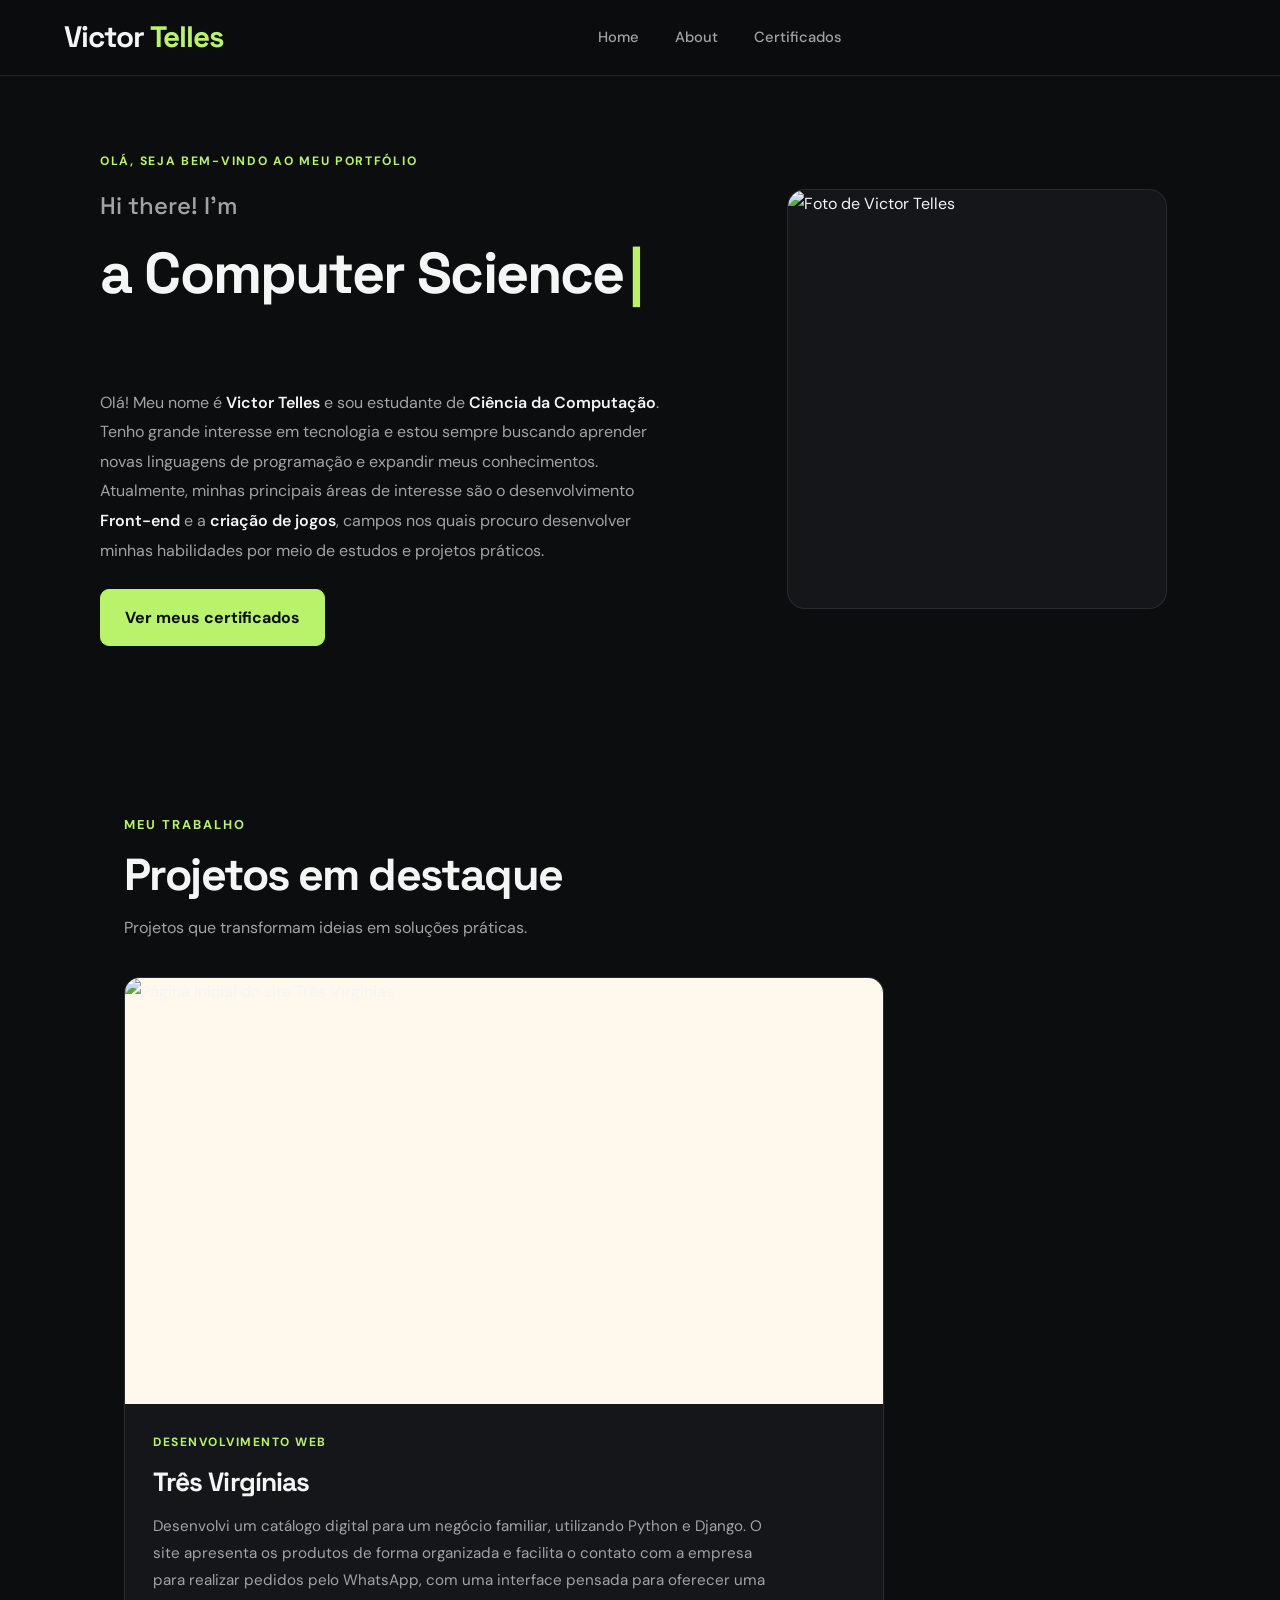
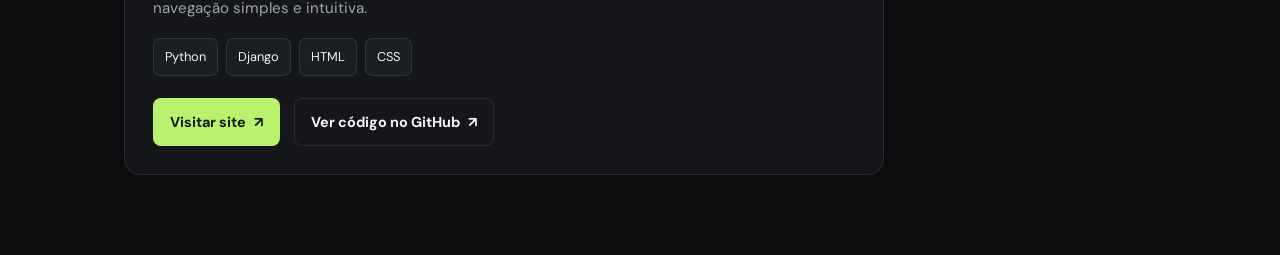
==== commit 55722479: "melhora descricao do projeto Tres Virginias" ====
--- a/index.html
+++ b/index.html
@@ -86,8 +86,7 @@
             <h3>Três Virgínias</h3>
 
             <p class="projeto-descricao">
-                Catálogo digital para um negócio familiar, com apresentação
-                de produtos e direcionamento de pedidos pelo WhatsApp.
+                Desenvolvi um catálogo digital para um negócio familiar, utilizando Python e Django. O site apresenta os produtos de forma organizada e facilita o contato com a empresa para realizar pedidos pelo WhatsApp, com uma interface pensada para oferecer uma navegação simples e intuitiva.
             </p>
 
             <ul class="projeto-tecnologias">
--- a/style.css
+++ b/style.css
@@ -82,20 +82,23 @@
     z-index: 100;
     width: 100%;
     min-height: 76px;
-    padding: 16px max(5%, calc((100% - var(--content-width)) / 2));
+    box-sizing: border-box;
+    padding: 14px max(5%, calc((100% - var(--content-width)) / 2));
     display: flex;
     align-items: center;
     justify-content: space-between;
-    gap: 28px;
-    background: rgba(12, 13, 15, 0.92);
+    gap: 32px;
+    background: rgba(12, 13, 15, 0.94);
     border-bottom: 1px solid var(--border);
     backdrop-filter: blur(16px);
 }
 
 header h1 {
     color: var(--text);
-    font-size: 1.8rem;
+    font-family: 'Space Grotesk', sans-serif;
+    font-size: 1.85rem;
     font-weight: 700;
+    letter-spacing: -1px;
     white-space: nowrap;
 }
 
@@ -107,95 +110,228 @@
     display: flex;
     align-items: center;
     justify-content: center;
-    gap: 8px;
+    gap: 6px;
 }
 
 header .navegacao-primaria li a {
+    position: relative;
     display: inline-block;
-    padding: 9px 14px;
+    padding: 10px 15px;
     color: var(--muted);
     font-size: 0.92rem;
     font-weight: 500;
     border-radius: 8px;
+    transition:
+        color 0.2s ease,
+        background-color 0.2s ease;
 }
 
 header .navegacao-primaria li a:hover {
     color: var(--accent);
-    background: rgba(184, 243, 107, 0.07);
-}
+    background: rgba(184, 243, 107, 0.08);
+}
+
+/* Acessibilidade: foco visível pelo teclado */
+
+header .navegacao-primaria li a:focus-visible {
+    outline: 2px solid var(--accent);
+    outline-offset: 3px;
+}
+
+/* Ajustes para telas menores */
+
+@media (max-width: 600px) {
+    header {
+        flex-wrap: wrap;
+        justify-content: center;
+        gap: 10px;
+        padding: 14px 5%;
+    }
+
+    header h1 {
+        font-size: 1.65rem;
+    }
+
+    header .navegacao-primaria {
+        flex-wrap: wrap;
+        gap: 2px;
+    }
+
+    header .navegacao-primaria li a {
+        padding: 9px 11px;
+        font-size: 0.85rem;
+    }
+}
+
+@media (prefers-reduced-motion: reduce) {
+    header .navegacao-primaria li a {
+        transition: none;
+    }
+}
+
 
 /* ==========================
    3. Apresentação inicial
+========================== */
+
+
+/* ==========================
+   APRESENTAÇÃO INICIAL
 ========================== */
 
 .section-div {
     width: min(100%, var(--content-width));
     min-height: 520px;
+    box-sizing: border-box;
     margin: 0 auto;
-    padding: 100px 40px;
+    padding: 76px 40px 88px;
     display: grid;
-    grid-template-columns: 1.15fr 0.85fr;
+    grid-template-columns: minmax(0, 1.2fr) minmax(280px, 0.8fr);
     align-items: center;
-    gap: 70px;
+    gap: clamp(36px, 5vw, 70px);
     animation: inicializar 0.7s ease both;
 }
 
-.section-div > div {
+.section-div .hero-conteudo {
+    min-width: 0;
     display: grid;
     align-content: center;
     justify-items: start;
-    gap: 24px;
-}
-
-.section-div div h2 {
+    gap: 22px;
+}
+
+.section-div .hero-etiqueta {
+    color: var(--accent);
+    font-size: 0.8rem;
+    font-weight: 700;
+    line-height: 1.5;
+    letter-spacing: 1.8px;
+}
+
+.section-div .hero-conteudo h2 {
     max-width: 650px;
     color: var(--text);
-    font-size: clamp(2.4rem, 5vw, 4.4rem);
+    font-size: clamp(2.3rem, 4.5vw, 4.1rem);
     font-weight: 700;
-    line-height: 1.08;
-}
-
-.section-div div p {
-    max-width: 520px;
-    color: var(--muted);
-    font-size: 1.05rem;
-    line-height: 1.9;
-}
-
-.section-div div a {
+    line-height: 1.1;
+    letter-spacing: -1.8px;
+}
+
+.section-div .hero-conteudo h2:first-of-type {
+    color: var(--muted);
+    font-size: clamp(1.3rem, 2vw, 1.7rem);
+    letter-spacing: -0.5px;
+}
+
+.section-div .hero-conteudo .hero-descricao {
+    max-width: 560px;
+    color: var(--muted);
+    font-size: 1rem;
+    line-height: 1.85;
+}
+
+.section-div .hero-conteudo .hero-botao {
     display: inline-flex;
     align-items: center;
     justify-content: center;
-    padding: 13px 24px;
+    margin-top: 2px;
+    padding: 14px 24px;
     color: var(--bg);
     background: var(--accent);
     border: 1px solid var(--accent);
-    border-radius: 8px;
+    border-radius: 9px;
     font-weight: 700;
-}
-
-.section-div div a:hover {
+    text-decoration: none;
+    transition:
+        background-color 0.2s ease,
+        color 0.2s ease,
+        transform 0.2s ease;
+}
+
+.section-div .hero-conteudo .hero-botao:hover {
+    color: var(--accent);
     background: transparent;
-    color: var(--accent);
-}
-
-.section-div img {
+    transform: translateY(-2px);
+}
+
+.section-div > img {
     width: 100%;
     max-width: 380px;
-    max-height: 420px;
+    height: 420px;
     justify-self: center;
     object-fit: cover;
     object-position: center;
-    border-radius: var(--radius);
+    border-radius: 18px;
     border: 1px solid var(--border);
     background: var(--surface);
 }
 
+/* Cursor da animação de digitação */
+
 .digitando::after {
     content: '|';
+    display: inline-block;
     margin-left: 5px;
     color: var(--accent);
     animation: pisca 0.9s infinite;
+}
+
+/* Tablet */
+
+@media (max-width: 900px) {
+    .section-div {
+        grid-template-columns: minmax(0, 1.1fr) minmax(220px, 0.9fr);
+        gap: 32px;
+        padding: 64px 28px 76px;
+    }
+
+    .section-div > img {
+        height: 360px;
+    }
+}
+
+/* Celular */
+
+@media (max-width: 650px) {
+    .section-div {
+        min-height: auto;
+        grid-template-columns: 1fr;
+        gap: 36px;
+        padding: 52px 24px 64px;
+    }
+
+    .section-div .hero-conteudo {
+        gap: 18px;
+    }
+
+    .section-div .hero-conteudo h2 {
+        font-size: clamp(2.25rem, 9vw, 3.3rem);
+        letter-spacing: -1.2px;
+    }
+
+    .section-div .hero-conteudo .hero-descricao {
+        font-size: 0.95rem;
+        line-height: 1.8;
+    }
+
+    .section-div > img {
+        width: min(100%, 340px);
+        height: 360px;
+    }
+}
+
+/* Respeita preferência por menos animações */
+
+@media (prefers-reduced-motion: reduce) {
+    .section-div {
+        animation: none;
+    }
+
+    .section-div .hero-botao,
+    .digitando::after {
+        animation: none;
+        transition: none;
+    }
 }
 
 /* ==========================
@@ -663,10 +799,15 @@
    CARTÕES DE PROJETOS
 ========================== */
 
+/* ==========================
+   PROJETOS EM DESTAQUE
+========================== */
+
 .projetos-grid {
     display: grid;
-    grid-template-columns: repeat(2, minmax(0, 1fr));
-    gap: 24px;
+    grid-template-columns: minmax(0, 760px);
+    justify-content: start;
+    gap: 28px;
 }
 
 .projeto-card {
@@ -679,16 +820,17 @@
 }
 
 .projeto-card:hover {
-    transform: translateY(-5px);
+    transform: translateY(-4px);
     border-color: var(--accent);
 }
 
-
+/* Imagem do projeto */
 
 .projeto-imagem {
     aspect-ratio: 16 / 9;
     overflow: hidden;
     background: #fff8ed;
+    border-bottom: 1px solid var(--border);
 }
 
 .projeto-imagem img {
@@ -699,14 +841,14 @@
     object-position: center;
 }
 
-
+/* Informações */
 
 .projeto-info {
     display: flex;
     flex-direction: column;
     align-items: flex-start;
-    gap: 16px;
-    padding: 26px;
+    gap: 14px;
+    padding: 28px;
 }
 
 .projeto-categoria {
@@ -719,57 +861,105 @@
 .projeto-info h3 {
     color: var(--text);
     font-family: 'Space Grotesk', sans-serif;
-    font-size: 1.5rem;
+    font-size: 1.65rem;
+    line-height: 1.2;
 }
 
 .projeto-descricao {
+    max-width: 620px;
     color: var(--muted);
     font-size: 0.95rem;
-    line-height: 1.7;
-}
+    line-height: 1.8;
+}
+
+/* Tecnologias */
 
 .projeto-tecnologias {
     display: flex;
     flex-wrap: wrap;
     gap: 8px;
+    margin-top: 2px;
 }
 
 .projeto-tecnologias li {
-    padding: 6px 10px;
+    padding: 7px 11px;
     color: var(--text);
     background: var(--surface-hover);
     border: 1px solid var(--border);
-    border-radius: 6px;
+    border-radius: 7px;
     font-size: 0.8rem;
+}
+
+/* Links */
+
+.projeto-links {
+    display: flex;
+    flex-wrap: wrap;
+    align-items: center;
+    gap: 14px;
+    margin-top: 8px;
 }
 
 .projeto-link {
     display: inline-flex;
     align-items: center;
+    justify-content: center;
     gap: 8px;
-    margin-top: 4px;
-    color: var(--accent);
+    padding: 11px 16px;
+    border: 1px solid transparent;
+    border-radius: 8px;
+    color: #141619;
+    background: var(--accent);
+    font-size: 0.9rem;
     font-weight: 700;
-    transition: gap 0.2s ease;
+    transition: background 0.2s ease, transform 0.2s ease;
 }
 
 .projeto-link:hover {
-    gap: 13px;
-}
+    background: #c9fa8b;
+    transform: translateY(-2px);
+}
+
+.projeto-link-secundario {
+    color: var(--text);
+    background: transparent;
+    border-color: var(--border);
+}
+
+.projeto-link-secundario:hover {
+    color: var(--accent);
+    background: var(--surface-hover);
+    border-color: var(--accent);
+}
+
+/* Responsividade */
 
 @media (max-width: 700px) {
     .projetos-grid {
-        grid-template-columns: 1fr;
-    }
-
-    .projeto-imagem {
-        height: 200px;
+        grid-template-columns: minmax(0, 1fr);
     }
 
     .projeto-info {
         padding: 22px;
     }
-}
+
+    .projeto-info h3 {
+        font-size: 1.45rem;
+    }
+
+    .projeto-links {
+        align-items: stretch;
+        flex-direction: column;
+        width: 100%;
+    }
+
+    .projeto-link {
+        width: 100%;
+        box-sizing: border-box;
+    }
+}
+
+/* Respeita preferência por menos animações */
 
 @media (prefers-reduced-motion: reduce) {
     .projeto-card,
@@ -777,23 +967,8 @@
         transition: none;
     }
 
-    .projeto-card:hover {
+    .projeto-card:hover,
+    .projeto-link:hover {
         transform: none;
     }
 }
-.projeto-links {
-    display: flex;
-    flex-wrap: wrap;
-    align-items: center;
-    gap: 20px;
-    margin-top: 4px;
-}
-
-.projeto-link-secundario {
-    color: var(--muted);
-}
-
-.projeto-link-secundario:hover {
-    color: var(--accent);
-}
-
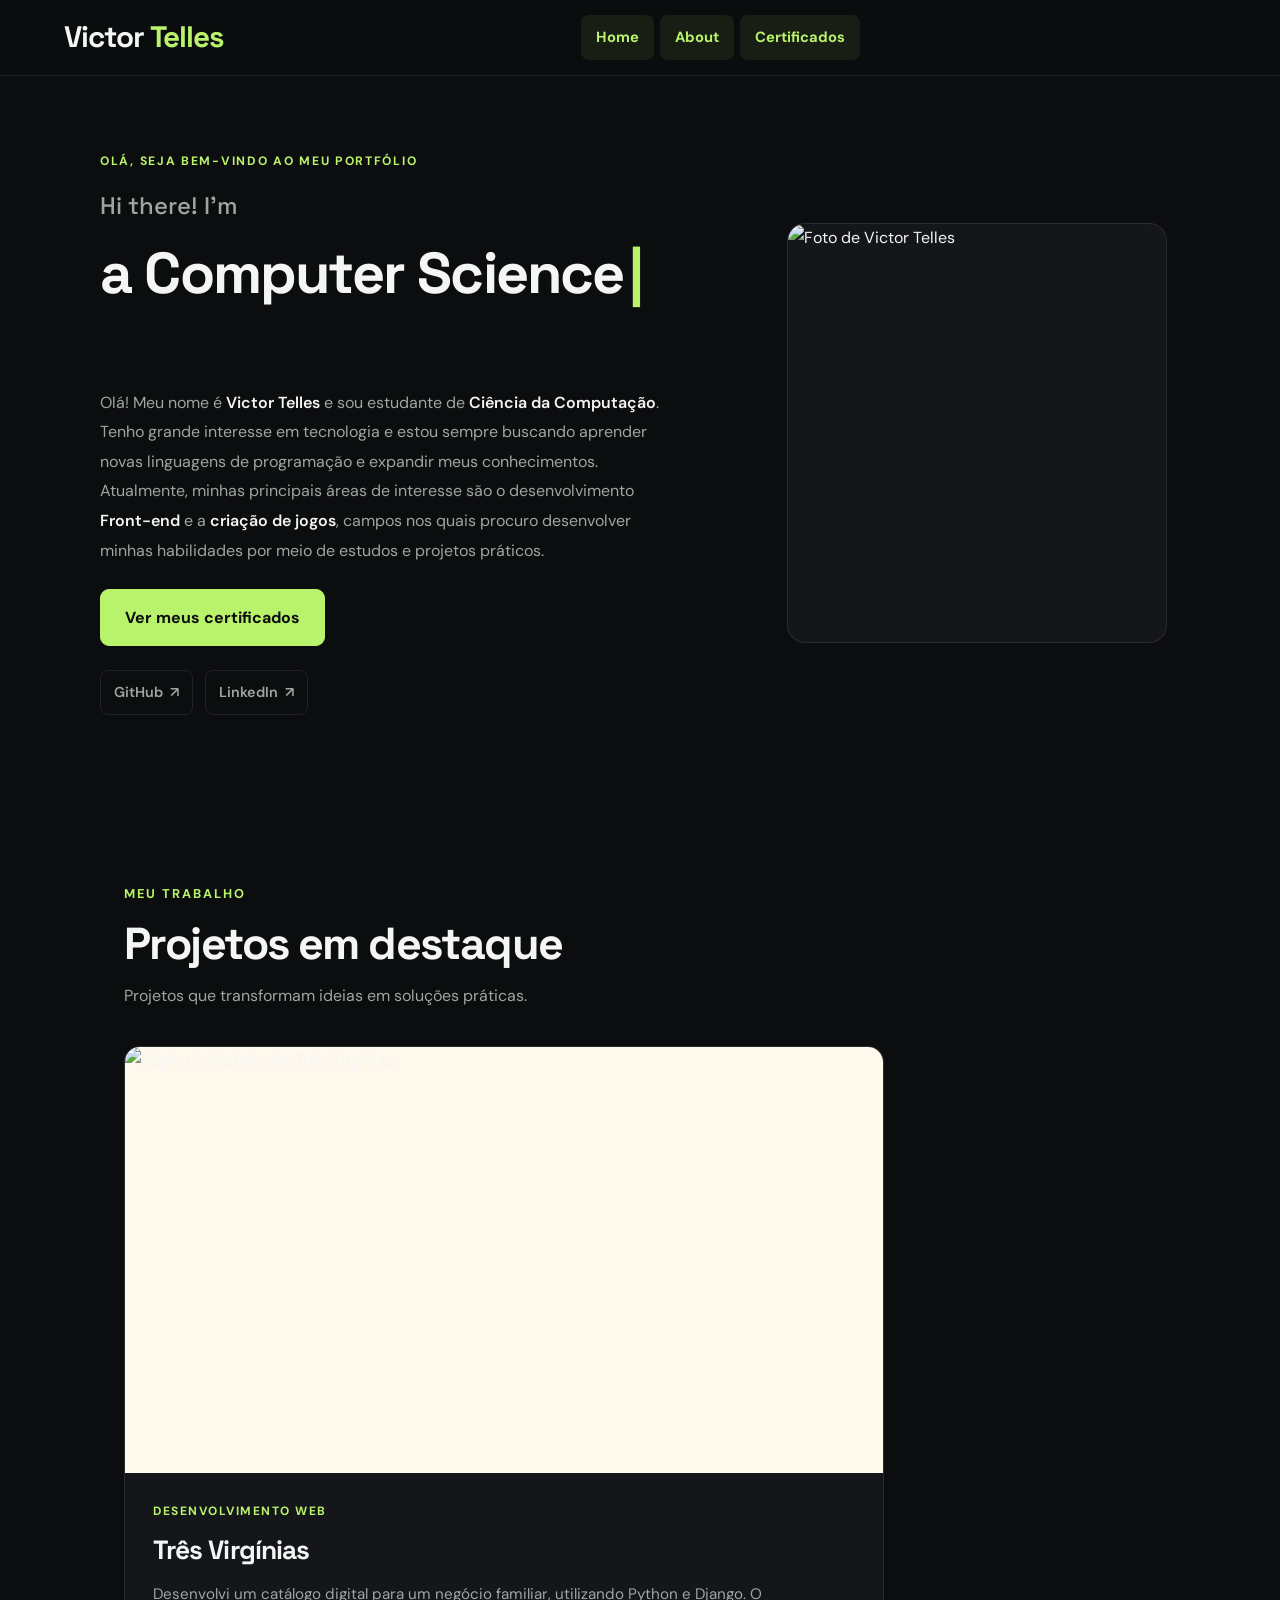
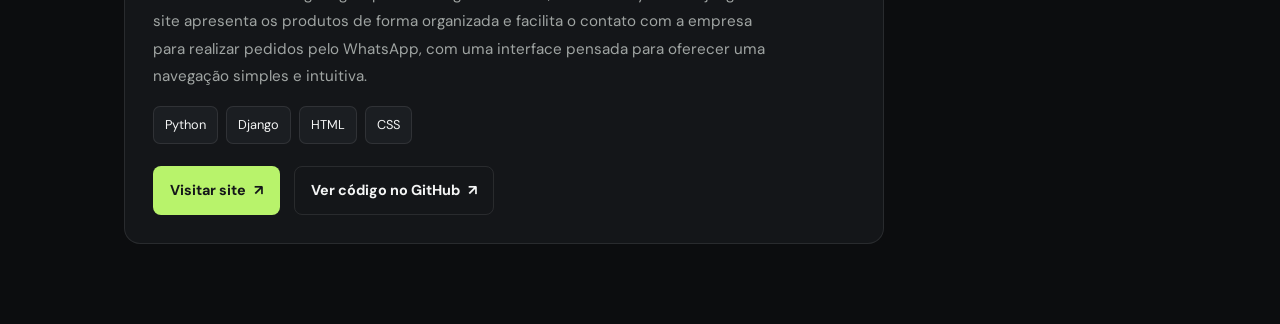
==== commit 588317cc: "adiciona links profissionais e aprimora o layout do portfólio" ====
--- a/index.html
+++ b/index.html
@@ -15,9 +15,10 @@
 
         <nav>
             <ul class="navegacao-primaria">
-                <li><a href="index.html">Home</a></li>
-                <li><a href="about.html">About</a></li>
-                <li><a href="certificados.html">Certificados</a></li>
+
+                <li><a href="index.html" class="ativo" aria-current="page">Home</a></li>
+                <li><a href="about.html" class="ativo" aria-current="page">About</a></li>
+                <li><a href="certificados.html" class="ativo" aria-current="page">Certificados</a></li>
             </ul>
         </nav>
 
@@ -49,6 +50,21 @@
             <a class="hero-botao" href="certificados.html">
                 Ver meus certificados
             </a>
+            
+<div class="hero-redes">
+    <a href="https://github.com/VictorTelless"
+       target="_blank"
+       rel="noopener noreferrer">
+        GitHub <span aria-hidden="true">↗</span>
+    </a>
+
+    <a href="https://www.linkedin.com/in/victor-telles-9150143b8/"
+       target="_blank"
+       rel="noopener noreferrer">
+        LinkedIn <span aria-hidden="true">↗</span>
+    </a>
+</div>
+
         </div>
 
         <img
--- a/style.css
+++ b/style.css
@@ -345,15 +345,36 @@
 }
 
 main .sobre,
+
 main .cert {
     width: min(100%, var(--content-width));
+    box-sizing: border-box;
     margin: 0 auto;
-    padding: 90px 40px;
+    padding: 80px 40px 96px;
     display: grid;
     grid-template-columns: repeat(3, minmax(0, 1fr));
-    align-items: start;
-    gap: 32px;
-}
+    align-items: stretch;
+    gap: 28px;
+}
+
+/* Ajustes para telas médias */
+@media (max-width: 900px) {
+    main .cert {
+        grid-template-columns: repeat(2, minmax(0, 1fr));
+        gap: 24px;
+        padding: 64px 28px 80px;
+    }
+}
+
+/* Ajustes para celulares */
+@media (max-width: 600px) {
+    main .cert {
+        grid-template-columns: minmax(0, 1fr);
+        gap: 20px;
+        padding: 48px 20px 64px;
+    }
+}
+
 
 .sobre_titulo,
 .cert_titulo {
@@ -397,36 +418,45 @@
    5. Sobre mim
 ========================== */
 
+
+/* ==========================
+   PÁGINA SOBRE MIM
+========================== */
+
 .sobre img {
     grid-column: 1;
     grid-row: 2;
     width: 100%;
     max-height: 440px;
     object-fit: cover;
+    object-position: center;
     border: 1px solid var(--border);
     border-radius: var(--radius);
     transition: transform 0.3s ease, border-color 0.3s ease;
 }
 
 .sobre img:hover {
-    transform: translateY(-4px);
+    transform: translateY(-3px);
     border-color: rgba(184, 243, 107, 0.5);
 }
 
 .sobre_texto {
     grid-column: 2 / -1;
-    display: grid;
-    grid-template-columns: 1fr;
-    align-content: start;
-    gap: 18px;
+    display: flex;
+    flex-direction: column;
+    align-items: flex-start;
+    gap: 20px;
     min-width: 0;
     color: var(--text);
 }
 
 .sobre_texto h2 {
-    grid-column: 1 / -1;
+    width: 100%;
+    margin-bottom: 2px;
     color: var(--text);
     font-size: clamp(1.7rem, 3vw, 2.4rem);
+    line-height: 1.2;
+    letter-spacing: -0.7px;
 }
 
 .sobre_texto h2::after {
@@ -440,10 +470,10 @@
 }
 
 .sobre_texto p {
-    grid-column: 1 / -1;
+    max-width: 720px;
     color: var(--muted);
     font-size: 1rem;
-    line-height: 1.9;
+    line-height: 1.85;
 }
 
 .sobre_info {
@@ -458,6 +488,7 @@
     overflow-wrap: anywhere;
     color: var(--muted);
     font-size: 0.9rem;
+    line-height: 1.7;
 }
 
 .sobre_info i {
@@ -466,42 +497,96 @@
     font-size: 1.05rem;
 }
 
-/* ==========================
-   6. Certificados
+/* Acessibilidade */
+
+@media (prefers-reduced-motion: reduce) {
+    .sobre img {
+        transition: none;
+    }
+
+    .sobre img:hover {
+        transform: none;
+    }
+}
+
+
+
+/* ==========================
+   GRADE DE CERTIFICADOS
 ========================== */
 
 .container {
     grid-column: 1 / -1;
     display: grid;
     grid-template-columns: repeat(3, minmax(0, 1fr));
+    align-items: stretch;
     gap: 24px;
     margin-top: 12px;
 }
 
 .container div {
     min-width: 0;
-    padding: 12px;
+    padding: 14px;
     display: flex;
     flex-direction: column;
-    align-items: center;
-    gap: 14px;
+    align-items: stretch;
+    gap: 16px;
     background: var(--surface);
     border: 1px solid var(--border);
     border-radius: var(--radius);
-    transition: transform 0.25s ease, border-color 0.25s ease;
+    transition:
+        transform 0.25s ease,
+        border-color 0.25s ease,
+        background-color 0.25s ease;
 }
 
 .container div:hover {
-    transform: translateY(-5px);
+    transform: translateY(-4px);
     background: var(--surface-hover);
     border-color: rgba(184, 243, 107, 0.4);
 }
 
 .container img {
+    display: block;
     width: 100%;
     height: auto;
+    aspect-ratio: 16 / 10;
+    object-fit: contain;
+    object-position: center;
     border-radius: 8px;
+    background: var(--surface);
     cursor: pointer;
+}
+
+/* Tablet */
+@media (max-width: 900px) {
+    .container {
+        grid-template-columns: repeat(2, minmax(0, 1fr));
+        gap: 20px;
+    }
+}
+
+/* Celular */
+@media (max-width: 600px) {
+    .container {
+        grid-template-columns: minmax(0, 1fr);
+        gap: 18px;
+    }
+
+    .container div {
+        padding: 12px;
+    }
+}
+
+/* Acessibilidade */
+@media (prefers-reduced-motion: reduce) {
+    .container div {
+        transition: none;
+    }
+
+    .container div:hover {
+        transform: none;
+    }
 }
 
 /* ==========================
@@ -972,3 +1057,51 @@
         transform: none;
     }
 }
+
+/* Página atual no menu */
+
+header .navegacao-primaria li a.ativo {
+    color: var(--accent);
+    background: rgba(184, 243, 107, 0.08);
+    font-weight: 700;
+}
+
+header .navegacao-primaria li a.ativo:hover {
+    background: rgba(184, 243, 107, 0.13);
+}
+
+/* Links profissionais */
+
+.section-div .hero-redes {
+    display: flex;
+    flex-direction: row;
+    flex-wrap: wrap;
+    align-items: center;
+    gap: 12px;
+    margin-top: 2px;
+}
+
+.section-div .hero-redes a {
+    display: inline-flex;
+    align-items: center;
+    gap: 7px;
+    padding: 9px 13px;
+    color: var(--muted);
+    background: transparent;
+    border: 1px solid var(--border);
+    border-radius: 8px;
+    font-size: 0.9rem;
+    font-weight: 600;
+    transition: color 0.2s ease, border-color 0.2s ease;
+}
+
+.section-div .hero-redes a:hover {
+    color: var(--accent);
+    border-color: var(--accent);
+}
+
+@media (prefers-reduced-motion: reduce) {
+    .section-div .hero-redes a {
+        transition: none;
+    }
+}
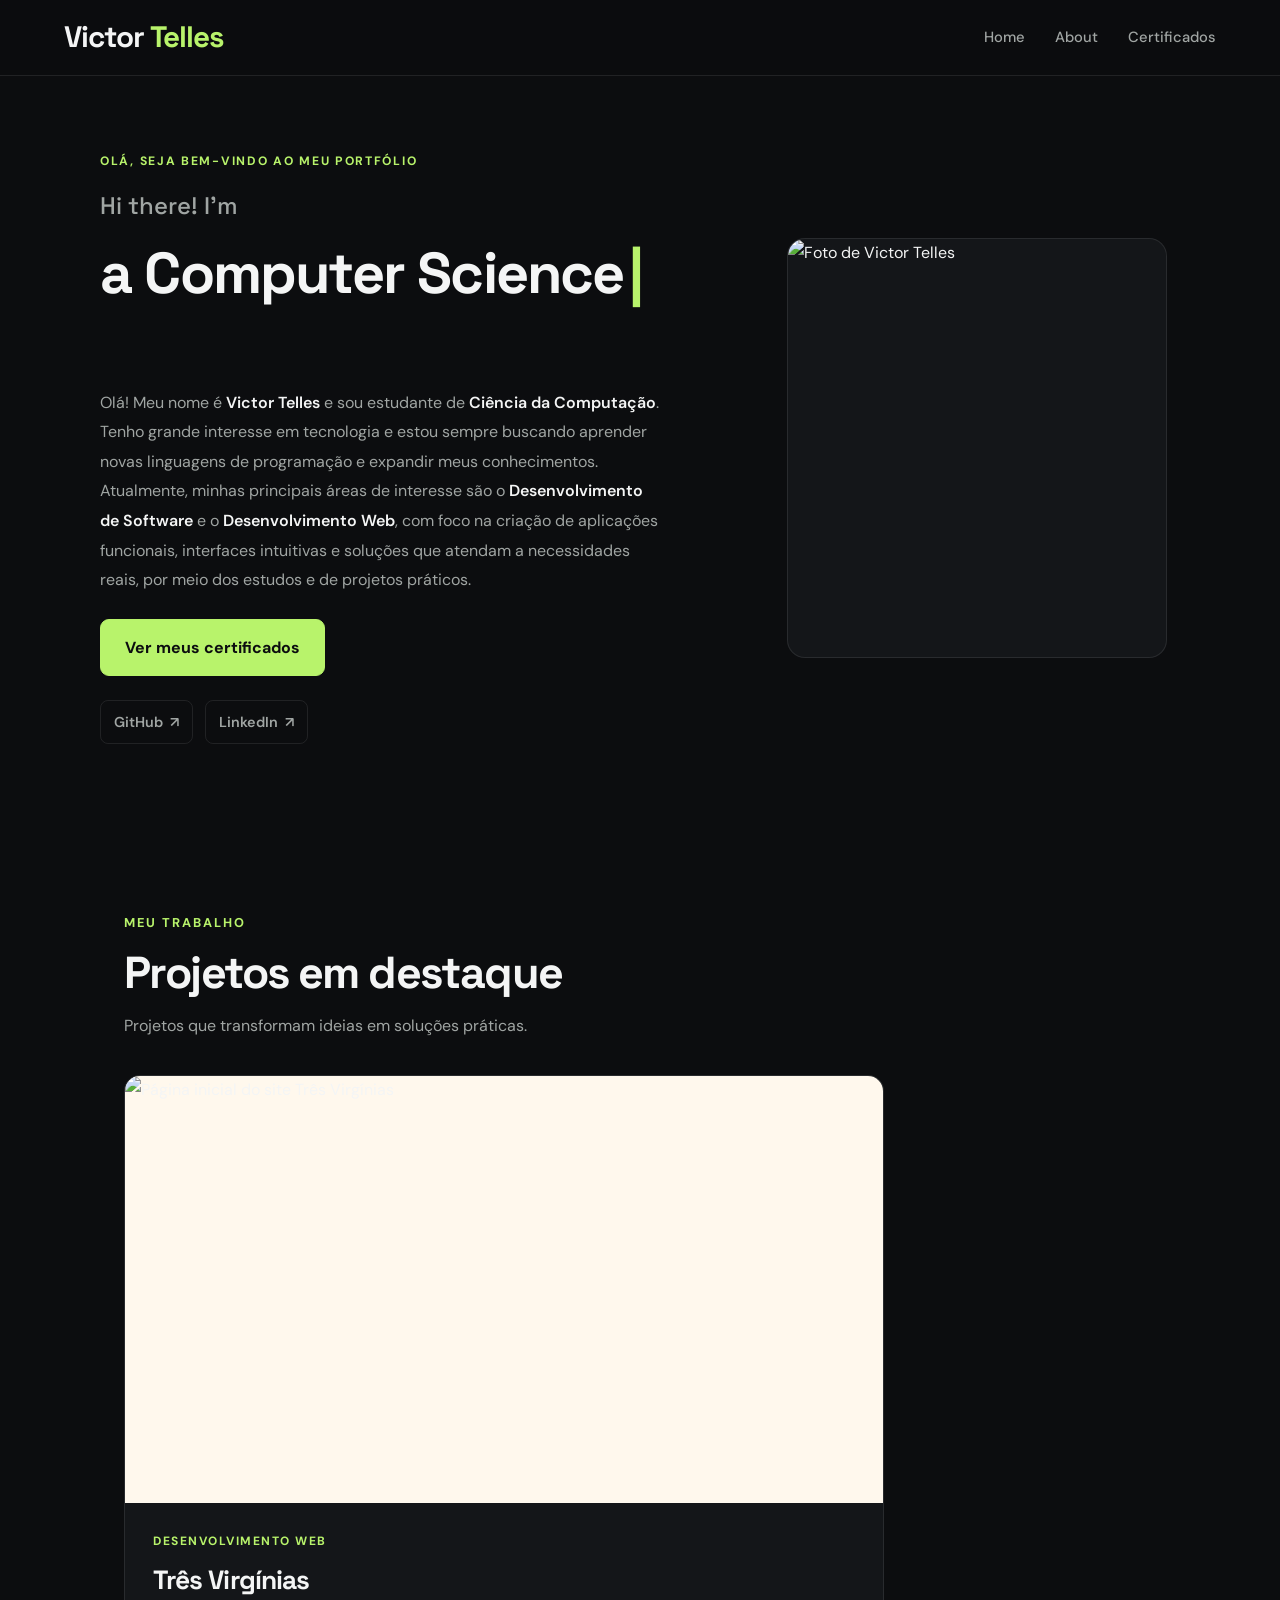
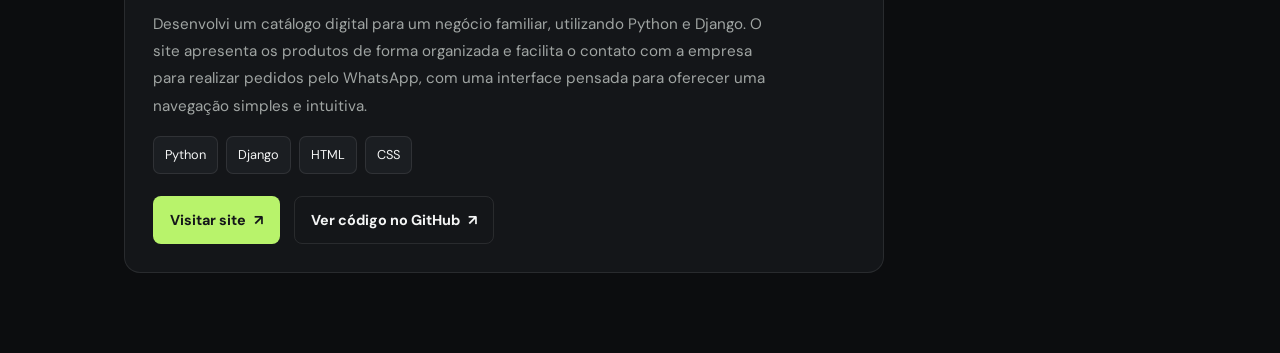
==== commit b6015271: "refina os textos e cabeçalho" ====
--- a/index.html
+++ b/index.html
@@ -12,17 +12,16 @@
 <body>
     <header>
         <h1>Victor <span>Telles</span></h1>
-
         <nav>
-            <ul class="navegacao-primaria">
-
-                <li><a href="index.html" class="ativo" aria-current="page">Home</a></li>
-                <li><a href="about.html" class="ativo" aria-current="page">About</a></li>
-                <li><a href="certificados.html" class="ativo" aria-current="page">Certificados</a></li>
+            <ul class="navegacao-primaria" >
+                <li><a href="index.html">Home </a></li>
+                <li><a href="about.html">About </a></li>
+                <li><a href="certificados.html">Certificados </a></li>
+                
+                
+                
             </ul>
         </nav>
-
-        <i class="fa-solid fa-bars"></i>
     </header>
 
     <!-- Apresentação inicial -->
@@ -37,14 +36,16 @@
             <h2 class="digitando">a Computer Science Student!</h2>
 
             <p class="hero-descricao">
-                Olá! Meu nome é <strong>Victor Telles</strong> e sou estudante de
-                <strong>Ciência da Computação</strong>. Tenho grande interesse em
-                tecnologia e estou sempre buscando aprender novas linguagens de
-                programação e expandir meus conhecimentos. Atualmente, minhas
-                principais áreas de interesse são o desenvolvimento
-                <strong>Front-end</strong> e a <strong>criação de jogos</strong>,
-                campos nos quais procuro desenvolver minhas habilidades por meio
-                de estudos e projetos práticos.
+                
+            Olá! Meu nome é <strong>Victor Telles</strong> e sou estudante de
+            <strong>Ciência da Computação</strong>. Tenho grande interesse em
+            tecnologia e estou sempre buscando aprender novas linguagens de
+            programação e expandir meus conhecimentos. Atualmente, minhas
+            principais áreas de interesse são o <strong>Desenvolvimento de Software</strong>
+            e o <strong>Desenvolvimento Web</strong>, com foco na criação de
+            aplicações funcionais, interfaces intuitivas e soluções que atendam
+            a necessidades reais, por meio dos estudos e de projetos práticos.
+
             </p>
 
             <a class="hero-botao" href="certificados.html">
--- a/style.css
+++ b/style.css
@@ -75,6 +75,7 @@
 /* ==========================
    2. Cabeçalho e navegação
 ========================== */
+
 
 header {
     position: sticky;
@@ -110,25 +111,65 @@
     display: flex;
     align-items: center;
     justify-content: center;
-    gap: 6px;
+    gap: 30px;
 }
 
 header .navegacao-primaria li a {
     position: relative;
     display: inline-block;
-    padding: 10px 15px;
+    padding: 8px 0;
     color: var(--muted);
+    background: transparent;
+    border-radius: 0;
     font-size: 0.92rem;
     font-weight: 500;
-    border-radius: 8px;
-    transition:
-        color 0.2s ease,
-        background-color 0.2s ease;
+    text-decoration: none;
+    transition: color 0.2s ease;
 }
 
 header .navegacao-primaria li a:hover {
     color: var(--accent);
-    background: rgba(184, 243, 107, 0.08);
+    background: transparent;
+}
+
+header .navegacao-primaria li a.ativo {
+    color: var(--accent);
+    font-weight: 700;
+}
+
+header .navegacao-primaria li a:focus-visible {
+    outline: 2px solid var(--accent);
+    outline-offset: 5px;
+    border-radius: 3px;
+}
+
+@media (max-width: 600px) {
+    header {
+        flex-wrap: wrap;
+        justify-content: center;
+        gap: 10px;
+        padding: 14px 5%;
+    }
+
+    header h1 {
+        font-size: 1.65rem;
+    }
+
+    header .navegacao-primaria {
+        flex-wrap: wrap;
+        gap: 20px;
+    }
+
+    header .navegacao-primaria li a {
+        padding: 7px 0;
+        font-size: 0.85rem;
+    }
+}
+
+@media (prefers-reduced-motion: reduce) {
+    header .navegacao-primaria li a {
+        transition: none;
+    }
 }
 
 /* Acessibilidade: foco visível pelo teclado */
@@ -1060,14 +1101,15 @@
 
 /* Página atual no menu */
 
+
 header .navegacao-primaria li a.ativo {
     color: var(--accent);
-    background: rgba(184, 243, 107, 0.08);
+    background: transparent;
     font-weight: 700;
 }
 
 header .navegacao-primaria li a.ativo:hover {
-    background: rgba(184, 243, 107, 0.13);
+    background: transparent;
 }
 
 /* Links profissionais */
@@ -1105,3 +1147,15 @@
         transition: none;
     }
 }
+body > header {
+    justify-content: space-between;
+    text-align: left;
+}
+
+body > header nav {
+    margin-left: auto;
+}
+
+body > header .navegacao-primaria {
+    justify-content: flex-end;
+}
